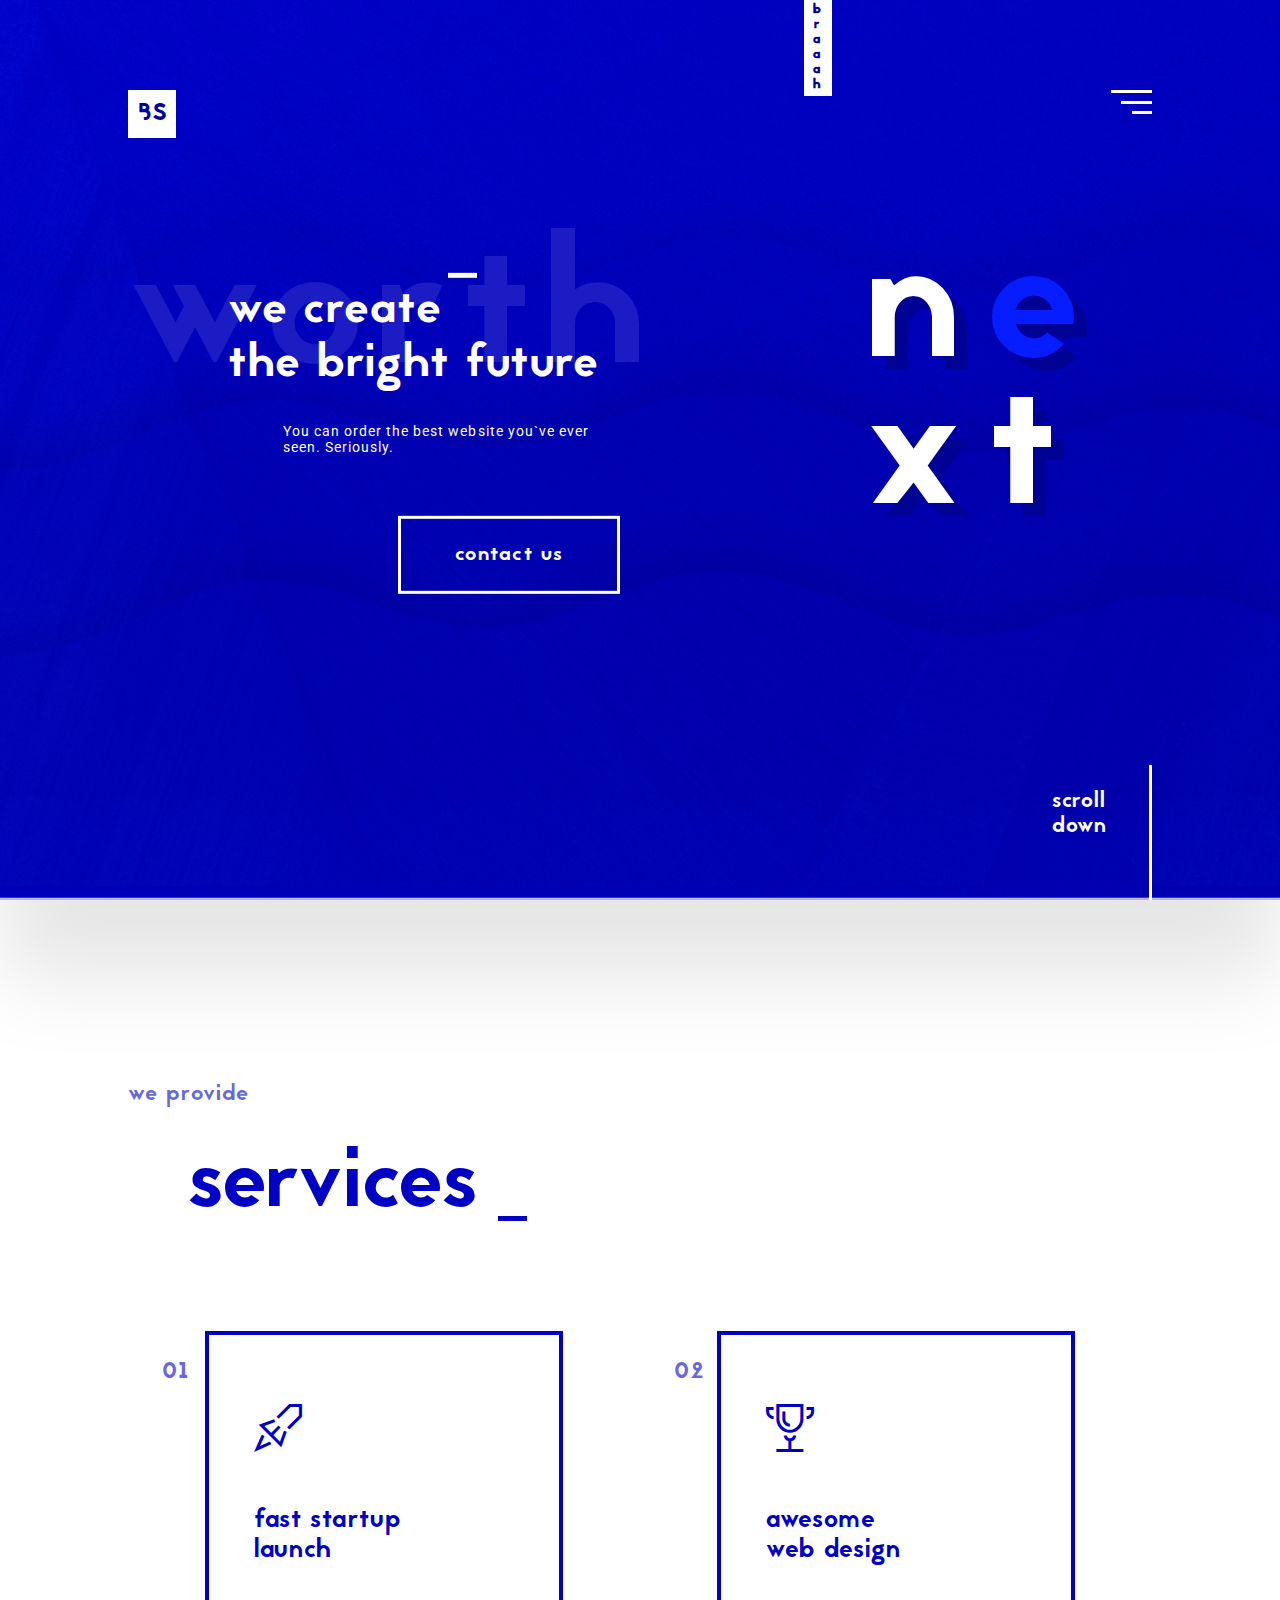
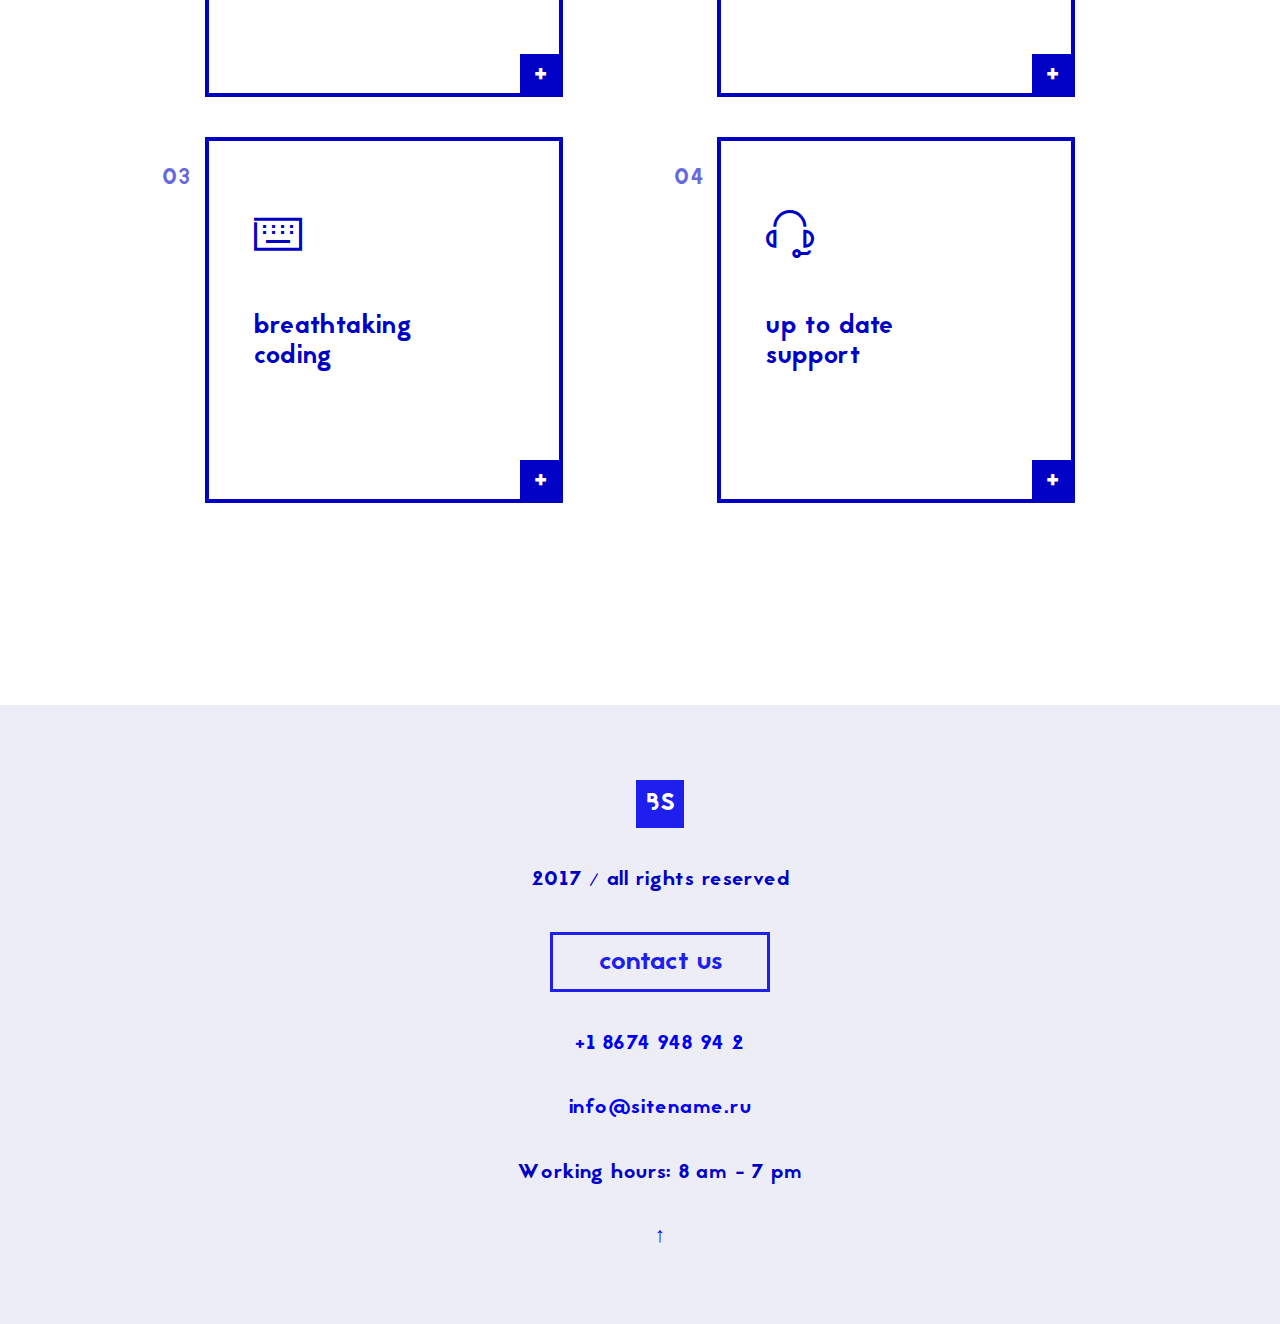
==== index.html @ 8643d6cb "Add files via upload" ====
<!DOCTYPE html>
<html lang="en">

<head>
    <meta charset="UTF-8">
    <meta name="viewport" content="width=device-width, initial-scale=1.0">
    <meta http-equiv="X-UA-Compatible" content="ie=edge">
    <title>Document</title>
    <link rel="stylesheet" href="css/normalize.css">
    <link rel="stylesheet" href="css/stroke-gap-icons.css">
    <link href="https://fonts.googleapis.com/css?family=Roboto&display=swap" rel="stylesheet">
    <link rel="stylesheet" href="css/main.min.css">
</head>

<body>
    <header class="header" id="header">
        <div class="container">
            <nav>
                <a href="#header" class="logo">
                    BS
                </a>
                <div class="brah">
                    b<br>
                    r<br>
                    a<br>
                    a<br>
                    a<br>
                    h</div>
                <div class="hamburger">
                    <div></div>
                    <div></div>
                    <div></div>
                </div>
            </nav>

            <div class="promo">
                <div class="promo_worth">
                    worth
                </div>
                <div class="promo_title">
                    <h1>we create <br>the bright future</h1>
                </div>
                <div class="promo_offer">
                    You can order the best website you`ve
                    ever seen. Seriously.
                </div>
                <button class="promo_btn">contact us</button>
            </div>

            <div class="next">
                <span>n</span>
                <span>e</span>
                <span>x</span>
                <span>t</span>
            </div>

            <a href="#services" class="scroll">
                scroll<br>
                down
            </a>
        </div>
    </header>

    <section id="services" class="services">
        <div class="container">
            <div class="services_title">
                <div>we provide</div>
                <h2>services</h2>
            </div>

            <div class="services_list">
                <div class="services_list_item">
                    <span class="services_list_item_num">01</span>
                    <div class="services_list_item_icon">
                        <i class="icon icon-Starship"></i>
                    </div>
                    <div class="services_list_item_descr">
                        fast startup
                        launch
                    </div>
                    <div class="services_list_item_btn">+</div>
                </div>
                <div class="services_list_item">
                    <span class="services_list_item_num">02</span>
                    <div class="services_list_item_icon">
                        <i class="icon icon-Cup"></i>
                    </div>
                    <div class="services_list_item_descr">
                        awesome
                        web design
                    </div>
                    <div class="services_list_item_btn">+</div>
                </div>
                <div class="services_list_item">
                    <span class="services_list_item_num">03</span>
                    <div class="services_list_item_icon">
                        <i class="icon icon-Keyboard"></i>
                    </div>
                    <div class="services_list_item_descr">breathtaking
                        coding</div>
                    <div class="services_list_item_btn">+</div>
                </div>
                <div class="services_list_item">
                    <span class="services_list_item_num">04</span>
                    <div class="services_list_item_icon">
                        <i class="icon icon-Headset"></i>
                    </div>
                    <div class="services_list_item_descr">
                        up to date
                        support
                    </div>
                    <div class="services_list_item_btn">+</div>
                </div>
            </div>
        </div>
    </section>

    <footer class="footer" id="footer">
        <div class="container">
            <ul class="footer_list">
                <li><a href="#header" class="logo">BS</a></li>
                <li>2017 / all rights reserved</li>
                <li><button class="footer_btn">contact us</button></li>
                <li><a href="number:+18674948942" class="footer_number">+1 8674 948 94 2</a></li>
                <li><a href="info@sitename.ru" class="footer_mail">info@sitename.ru</a></li>
                <li>Working hours: 8 am - 7 pm</li>
                <li><a href="#header" class="footer_up">↑</a></li>
            </ul>
        </div>
    </footer>
</body>

</html>
---- css/stroke-gap-icons.css ----
@font-face {
	font-family: 'Stroke-Gap-Icons';
	src: url('../fonts/Stroke-Gap-Icons.eot');
}
@font-face {
	font-family: 'Stroke-Gap-Icons';
	src: url([data-uri]) format('truetype'),
		 url([data-uri]) format('woff');
	font-weight: normal;
	font-style: normal;
}

.icon {
	font-family: 'Stroke-Gap-Icons';
	speak: none;
	font-style: normal;
	font-weight: normal;
	font-variant: normal;
	text-transform: none;
	line-height: 1;

	/* Better Font Rendering =========== */
	-webkit-font-smoothing: antialiased;
	-moz-osx-font-smoothing: grayscale;
}

.icon-WorldWide:before {
	content: "\e600";
}
.icon-WorldGlobe:before {
	content: "\e601";
}
.icon-Underpants:before {
	content: "\e602";
}
.icon-Tshirt:before {
	content: "\e603";
}
.icon-Trousers:before {
	content: "\e604";
}
.icon-Tie:before {
	content: "\e605";
}
.icon-TennisBall:before {
	content: "\e606";
}
.icon-Telesocpe:before {
	content: "\e607";
}
.icon-Stop:before {
	content: "\e608";
}
.icon-Starship:before {
	content: "\e609";
}
.icon-Starship2:before {
	content: "\e60a";
}
.icon-Speaker:before {
	content: "\e60b";
}
.icon-Speaker2:before {
	content: "\e60c";
}
.icon-Soccer:before {
	content: "\e60d";
}
.icon-Snikers:before {
	content: "\e60e";
}
.icon-Scisors:before {
	content: "\e60f";
}
.icon-Puzzle:before {
	content: "\e610";
}
.icon-Printer:before {
	content: "\e611";
}
.icon-Pool:before {
	content: "\e612";
}
.icon-Podium:before {
	content: "\e613";
}
.icon-Play:before {
	content: "\e614";
}
.icon-Planet:before {
	content: "\e615";
}
.icon-Pause:before {
	content: "\e616";
}
.icon-Next:before {
	content: "\e617";
}
.icon-MusicNote2:before {
	content: "\e618";
}
.icon-MusicNote:before {
	content: "\e619";
}
.icon-MusicMixer:before {
	content: "\e61a";
}
.icon-Microphone:before {
	content: "\e61b";
}
.icon-Medal:before {
	content: "\e61c";
}
.icon-ManFigure:before {
	content: "\e61d";
}
.icon-Magnet:before {
	content: "\e61e";
}
.icon-Like:before {
	content: "\e61f";
}
.icon-Hanger:before {
	content: "\e620";
}
.icon-Handicap:before {
	content: "\e621";
}
.icon-Forward:before {
	content: "\e622";
}
.icon-Footbal:before {
	content: "\e623";
}
.icon-Flag:before {
	content: "\e624";
}
.icon-FemaleFigure:before {
	content: "\e625";
}
.icon-Dislike:before {
	content: "\e626";
}
.icon-DiamondRing:before {
	content: "\e627";
}
.icon-Cup:before {
	content: "\e628";
}
.icon-Crown:before {
	content: "\e629";
}
.icon-Column:before {
	content: "\e62a";
}
.icon-Click:before {
	content: "\e62b";
}
.icon-Cassette:before {
	content: "\e62c";
}
.icon-Bomb:before {
	content: "\e62d";
}
.icon-BatteryLow:before {
	content: "\e62e";
}
.icon-BatteryFull:before {
	content: "\e62f";
}
.icon-Bascketball:before {
	content: "\e630";
}
.icon-Astronaut:before {
	content: "\e631";
}
.icon-WineGlass:before {
	content: "\e632";
}
.icon-Water:before {
	content: "\e633";
}
.icon-Wallet:before {
	content: "\e634";
}
.icon-Umbrella:before {
	content: "\e635";
}
.icon-TV:before {
	content: "\e636";
}
.icon-TeaMug:before {
	content: "\e637";
}
.icon-Tablet:before {
	content: "\e638";
}
.icon-Soda:before {
	content: "\e639";
}
.icon-SodaCan:before {
	content: "\e63a";
}
.icon-SimCard:before {
	content: "\e63b";
}
.icon-Signal:before {
	content: "\e63c";
}
.icon-Shaker:before {
	content: "\e63d";
}
.icon-Radio:before {
	content: "\e63e";
}
.icon-Pizza:before {
	content: "\e63f";
}
.icon-Phone:before {
	content: "\e640";
}
.icon-Notebook:before {
	content: "\e641";
}
.icon-Mug:before {
	content: "\e642";
}
.icon-Mastercard:before {
	content: "\e643";
}
.icon-Ipod:before {
	content: "\e644";
}
.icon-Info:before {
	content: "\e645";
}
.icon-Icecream2:before {
	content: "\e646";
}
.icon-Icecream1:before {
	content: "\e647";
}
.icon-Hourglass:before {
	content: "\e648";
}
.icon-Help:before {
	content: "\e649";
}
.icon-Goto:before {
	content: "\e64a";
}
.icon-Glasses:before {
	content: "\e64b";
}
.icon-Gameboy:before {
	content: "\e64c";
}
.icon-ForkandKnife:before {
	content: "\e64d";
}
.icon-Export:before {
	content: "\e64e";
}
.icon-Exit:before {
	content: "\e64f";
}
.icon-Espresso:before {
	content: "\e650";
}
.icon-Drop:before {
	content: "\e651";
}
.icon-Download:before {
	content: "\e652";
}
.icon-Dollars:before {
	content: "\e653";
}
.icon-Dollar:before {
	content: "\e654";
}
.icon-DesktopMonitor:before {
	content: "\e655";
}
.icon-Corkscrew:before {
	content: "\e656";
}
.icon-CoffeeToGo:before {
	content: "\e657";
}
.icon-Chart:before {
	content: "\e658";
}
.icon-ChartUp:before {
	content: "\e659";
}
.icon-ChartDown:before {
	content: "\e65a";
}
.icon-Calculator:before {
	content: "\e65b";
}
.icon-Bread:before {
	content: "\e65c";
}
.icon-Bourbon:before {
	content: "\e65d";
}
.icon-BottleofWIne:before {
	content: "\e65e";
}
.icon-Bag:before {
	content: "\e65f";
}
.icon-Arrow:before {
	content: "\e660";
}
.icon-Antenna2:before {
	content: "\e661";
}
.icon-Antenna1:before {
	content: "\e662";
}
.icon-Anchor:before {
	content: "\e663";
}
.icon-Wheelbarrow:before {
	content: "\e664";
}
.icon-Webcam:before {
	content: "\e665";
}
.icon-Unlinked:before {
	content: "\e666";
}
.icon-Truck:before {
	content: "\e667";
}
.icon-Timer:before {
	content: "\e668";
}
.icon-Time:before {
	content: "\e669";
}
.icon-StorageBox:before {
	content: "\e66a";
}
.icon-Star:before {
	content: "\e66b";
}
.icon-ShoppingCart:before {
	content: "\e66c";
}
.icon-Shield:before {
	content: "\e66d";
}
.icon-Seringe:before {
	content: "\e66e";
}
.icon-Pulse:before {
	content: "\e66f";
}
.icon-Plaster:before {
	content: "\e670";
}
.icon-Plaine:before {
	content: "\e671";
}
.icon-Pill:before {
	content: "\e672";
}
.icon-PicnicBasket:before {
	content: "\e673";
}
.icon-Phone2:before {
	content: "\e674";
}
.icon-Pencil:before {
	content: "\e675";
}
.icon-Pen:before {
	content: "\e676";
}
.icon-PaperClip:before {
	content: "\e677";
}
.icon-On-Off:before {
	content: "\e678";
}
.icon-Mouse:before {
	content: "\e679";
}
.icon-Megaphone:before {
	content: "\e67a";
}
.icon-Linked:before {
	content: "\e67b";
}
.icon-Keyboard:before {
	content: "\e67c";
}
.icon-House:before {
	content: "\e67d";
}
.icon-Heart:before {
	content: "\e67e";
}
.icon-Headset:before {
	content: "\e67f";
}
.icon-FullShoppingCart:before {
	content: "\e680";
}
.icon-FullScreen:before {
	content: "\e681";
}
.icon-Folder:before {
	content: "\e682";
}
.icon-Floppy:before {
	content: "\e683";
}
.icon-Files:before {
	content: "\e684";
}
.icon-File:before {
	content: "\e685";
}
.icon-FileBox:before {
	content: "\e686";
}
.icon-ExitFullScreen:before {
	content: "\e687";
}
.icon-EmptyBox:before {
	content: "\e688";
}
.icon-Delete:before {
	content: "\e689";
}
.icon-Controller:before {
	content: "\e68a";
}
.icon-Compass:before {
	content: "\e68b";
}
.icon-CompassTool:before {
	content: "\e68c";
}
.icon-ClipboardText:before {
	content: "\e68d";
}
.icon-ClipboardChart:before {
	content: "\e68e";
}
.icon-ChemicalGlass:before {
	content: "\e68f";
}
.icon-CD:before {
	content: "\e690";
}
.icon-Carioca:before {
	content: "\e691";
}
.icon-Car:before {
	content: "\e692";
}
.icon-Book:before {
	content: "\e693";
}
.icon-BigTruck:before {
	content: "\e694";
}
.icon-Bicycle:before {
	content: "\e695";
}
.icon-Wrench:before {
	content: "\e696";
}
.icon-Web:before {
	content: "\e697";
}
.icon-Watch:before {
	content: "\e698";
}
.icon-Volume:before {
	content: "\e699";
}
.icon-Video:before {
	content: "\e69a";
}
.icon-Users:before {
	content: "\e69b";
}
.icon-User:before {
	content: "\e69c";
}
.icon-UploadCLoud:before {
	content: "\e69d";
}
.icon-Typing:before {
	content: "\e69e";
}
.icon-Tools:before {
	content: "\e69f";
}
.icon-Tag:before {
	content: "\e6a0";
}
.icon-Speedometter:before {
	content: "\e6a1";
}
.icon-Share:before {
	content: "\e6a2";
}
.icon-Settings:before {
	content: "\e6a3";
}
.icon-Search:before {
	content: "\e6a4";
}
.icon-Screwdriver:before {
	content: "\e6a5";
}
.icon-Rolodex:before {
	content: "\e6a6";
}
.icon-Ringer:before {
	content: "\e6a7";
}
.icon-Resume:before {
	content: "\e6a8";
}
.icon-Restart:before {
	content: "\e6a9";
}
.icon-PowerOff:before {
	content: "\e6aa";
}
.icon-Pointer:before {
	content: "\e6ab";
}
.icon-Picture:before {
	content: "\e6ac";
}
.icon-OpenedLock:before {
	content: "\e6ad";
}
.icon-Notes:before {
	content: "\e6ae";
}
.icon-Mute:before {
	content: "\e6af";
}
.icon-Movie:before {
	content: "\e6b0";
}
.icon-Microphone2:before {
	content: "\e6b1";
}
.icon-Message:before {
	content: "\e6b2";
}
.icon-MessageRight:before {
	content: "\e6b3";
}
.icon-MessageLeft:before {
	content: "\e6b4";
}
.icon-Menu:before {
	content: "\e6b5";
}
.icon-Media:before {
	content: "\e6b6";
}
.icon-Mail:before {
	content: "\e6b7";
}
.icon-List:before {
	content: "\e6b8";
}
.icon-Layers:before {
	content: "\e6b9";
}
.icon-Key:before {
	content: "\e6ba";
}
.icon-Imbox:before {
	content: "\e6bb";
}
.icon-Eye:before {
	content: "\e6bc";
}
.icon-Edit:before {
	content: "\e6bd";
}
.icon-DSLRCamera:before {
	content: "\e6be";
}
.icon-DownloadCloud:before {
	content: "\e6bf";
}
.icon-CompactCamera:before {
	content: "\e6c0";
}
.icon-Cloud:before {
	content: "\e6c1";
}
.icon-ClosedLock:before {
	content: "\e6c2";
}
.icon-Chart2:before {
	content: "\e6c3";
}
.icon-Bulb:before {
	content: "\e6c4";
}
.icon-Briefcase:before {
	content: "\e6c5";
}
.icon-Blog:before {
	content: "\e6c6";
}
.icon-Agenda:before {
	content: "\e6c7";
}
---- css/main.min.css ----
@font-face{font-family:'Jaapokkisubtract';src:url("../fonts/JaapokkisubtractRegular.eot");src:url("../fonts/JaapokkisubtractRegular.eot?#iefix") format("embedded-opentype"),url("../fonts/JaapokkisubtractRegular.woff2") format("woff2"),url("../fonts/JaapokkisubtractRegular.woff") format("woff"),url("../fonts/JaapokkisubtractRegular.ttf") format("truetype"),url("../fonts/JaapokkisubtractRegular#svgFontName") format("svg")}body{font-family:Jaapokkisubtract;font-size:12px;color:#0001c5;letter-spacing:0.06em}div,p,span,a,input,button{-webkit-box-sizing:border-box;box-sizing:border-box}h1,h2,h3,h4,h5,h6{margin:0}a{text-decoration:none}ul{list-style-type:none}.container{margin:0 10%}.logo{display:-webkit-box;display:-ms-flexbox;display:flex;-webkit-box-pack:center;-ms-flex-pack:center;justify-content:center;-webkit-box-align:center;-ms-flex-align:center;align-items:center;width:48px;height:48px;font-family:Jaapokkisubtract;letter-spacing:1px;font-size:25px}.header{-webkit-box-shadow:0 80px 80px rgba(0,0,0,0.1);box-shadow:0 80px 80px rgba(0,0,0,0.1);height:100vh;background:url("../img/promo.jpg") center bottom/cover no-repeat;color:#fff}.header .container{height:100vh;position:relative}.header .logo{z-index:5;position:absolute;left:0;top:10%;background-color:#fff;color:#0000a0;-webkit-transition-duration:.3s;transition-duration:.3s}.header .logo:hover{border-radius:100%;background:inherit;color:#fff}.header .brah{z-index:5;padding:3px 0;text-align:center;font-weight:bold;position:absolute;left:66%;display:inline-block;width:28px;font-size:13px;background-color:#fff;color:#0000a0;line-height:15px;-webkit-transition-duration:.2s;transition-duration:.2s}.header .brah:hover{line-height:24px}.header .hamburger{position:absolute;right:0;top:10%;height:24px;width:41px;display:-webkit-box;display:-ms-flexbox;display:flex;-webkit-box-orient:vertical;-webkit-box-direction:normal;-ms-flex-direction:column;flex-direction:column;-webkit-box-pack:justify;-ms-flex-pack:justify;justify-content:space-between;-webkit-box-align:end;-ms-flex-align:end;align-items:flex-end;cursor:pointer}.header .hamburger div{height:3px;background-color:#fff;-webkit-transition-duration:.2s;transition-duration:.2s}.header .hamburger div:nth-child(1){width:100%}.header .hamburger div:nth-child(2){width:75%}.header .hamburger div:nth-child(3){width:50%}.header .hamburger:hover div{width:100%;background-color:#ff0000}.header .promo{position:absolute;top:45%;-webkit-transform:translateY(-50%);transform:translateY(-50%)}.header .promo_worth{font-size:180px;font-weight:normal;letter-spacing:12px;color:#1b1cc4;font-family:Jaapokkisubtract}.header .promo_title{position:absolute;top:68px}.header .promo_title h1{margin-left:100px;font-size:47px;font-weight:normal}.header .promo_title:after{content:'';display:block;width:29px;height:5px;background-color:#fff;position:absolute;top:-10%;left:68%}.header .promo_offer{margin-left:155px;width:327px;font-family:Roboto;font-size:14px;font-weight:normal;letter-spacing:1.02px}.header .promo_btn{padding:24px 0;width:222px;border:solid 3px #fff;background:inherit;font-size:21px;font-weight:normal;letter-spacing:1.2px;color:#fff;margin-top:61px;margin-left:270px;-webkit-transition-duration:.4s;transition-duration:.4s}.header .promo_btn:hover{background-color:#fff;color:#0000a0}.header .next{position:absolute;top:43%;width:300px;left:72%;-webkit-transform:translateY(-50%);transform:translateY(-50%);font-size:180px;line-height:0}.header .next span{text-shadow:13px 13px 1px #000294;letter-spacing:-30px;line-height:147px}.header .next span:nth-child(2){color:#051dff}.header .scroll{width:100px;height:135px;padding-top:25px;font-size:22px;color:#fff;border-right:3px #fff solid;position:absolute;right:0;bottom:0;-webkit-transition-duration:.4s;transition-duration:.4s}.header .scroll:hover{padding-top:50px}.services .container{margin:182px 10%}.services_title div{font-size:23px;font-weight:normal;color:rgba(0,1,197,0.6)}.services_title h2{margin-top:30px;font-size:85px;font-weight:normal;color:#0001c5;margin-left:60px}.services_title h2::after{content:'';margin-left:20px;margin-bottom:-15px;display:inline-block;width:29px;height:5px;background-color:#0001c5}.services_list{margin-top:135px;display:-webkit-box;display:-ms-flexbox;display:flex;-webkit-box-pack:justify;-ms-flex-pack:justify;justify-content:space-between}.services_list_item{padding:69px 0 130px 45px;position:relative;width:21%;height:366px;border:4px #0001c5 solid;-webkit-transition-duration:.4s;transition-duration:.4s}.services_list_item_icon i{font-size:48px}.services_list_item_descr{margin-top:53px;font-size:26px;width:147px;font-weight:normal}.services_list_item_btn{width:42px;height:42px;text-align:center;background-color:#0001c5;position:absolute;right:-3px;bottom:-3px;cursor:pointer;line-height:41px;color:#fff;font-size:28px}.services_list_item:hover{background-color:#0001c5;-webkit-box-shadow:6.3px 14.7px 65px 0 rgba(0,1,197,0.55);box-shadow:6.3px 14.7px 65px 0 rgba(0,1,197,0.55);color:#fff}.services_list_item:hover .services_list_item_btn{background-color:#fff;color:#0001c5;right:-5px;bottom:-5px}.services_list_item_num{position:absolute;display:block;font-size:23px;font-weight:normal;color:rgba(0,1,197,0.6);top:25px;left:-47px}.footer{background-color:#ededf8}.footer .container{padding:161px 0 205px}.footer_list{text-align:center;font-size:125%;display:-webkit-box;display:-ms-flexbox;display:flex;-webkit-box-pack:justify;-ms-flex-pack:justify;justify-content:space-between;-webkit-box-align:center;-ms-flex-align:center;align-items:center}.footer_btn{cursor:pointer;width:178px;height:48px;border:solid 3px #1e1fec;background-color:inherit;font-size:17px;font-weight:normal;color:#1e1fec;-webkit-transition-duration:.4s;transition-duration:.4s}.footer_btn:hover{background-color:#1e1fec;color:#fff}.footer a{display:block;-webkit-transition-duration:.4s;transition-duration:.4s}.footer a:hover{padding-bottom:10px;margin-top:-10px}.footer .logo{background-color:#1e1fec;-webkit-transition-duration:.3s;transition-duration:.3s;color:#fff;display:-webkit-box;display:-ms-flexbox;display:flex}.footer .logo:hover{border-radius:100%;background:inherit;color:#1e1fec;padding-bottom:0;margin-top:0}@media (min-width: 1600px){.header .promo_worth{font-size:270px}.header .promo_title h1{font-size:65px}.header .promo_offer{font-size:20px}.header .next{font-size:270px}.header .next span{line-height:180px}}@media (min-width: 1360px){.header .promo_worth{font-size:220px}.header .promo_title h1{font-size:55px}.header .promo_offer{font-size:20px}.header .next{font-size:220px}.header .next span{line-height:170px}}@media (max-width: 1360px){.services_list{margin-top:75px;-ms-flex-pack:distribute;justify-content:space-around;-ms-flex-wrap:wrap;flex-wrap:wrap}.services_list_item{margin:20px 0;width:35%}.footer .container{padding:40px 0 40px}.footer_list{-webkit-box-orient:vertical;-webkit-box-direction:normal;-ms-flex-direction:column;flex-direction:column}.footer_list li{font-size:140%;padding:20px}.footer_btn{font-size:130%;width:220px;height:60px}}@media (max-width: 960px){.header .brah{display:none}.header .promo_worth{font-size:140px}.header .promo_title{margin-top:70px}.header .promo_title::after{display:none}.header .promo_title h1{font-size:35px}.header .promo_btn{margin-left:100px}.header .promo_offer{margin-top:70px;margin-left:107px}.header .next{top:41%;font-size:140px;width:220px}.header .next span{line-height:120px}.services .container{margin:60px 10%}.services_list{margin-top:20px}.services_list_item{padding-left:30px;height:310px;width:80%}.services_list_item_descr{font-size:24px}.services_title h2{display:block;margin-left:0;text-align:center;font-size:76px}}@media (max-width: 760px){.header{height:auto}.header .logo{top:4%}.header .hamburger{top:4%}.header .container{height:auto;padding:50px 5px 50px 5px}.header .next{display:none}.header .promo{text-align:center;position:static;-webkit-transform:translate(0, 0);transform:translate(0, 0)}.header .promo_title{position:static}.header .promo_title::after{display:none}.header .promo_worth{font-size:132px}.header .promo_title{margin:0}.header .promo_title h1{margin:0}.header .promo_offer{margin:0;margin-top:50px;width:auto}.header .promo_btn{margin:0 auto;margin-top:50px}.header .scroll{display:none}}@media (max-width: 480px){.header .promo_title br{display:none}.header .promo_worth{font-size:80px}.header .promo_btn{padding:18px 0;width:160px}.services_title h2::after{display:none}.footer_list li{font-size:110%}.footer_btn{font-size:110%;width:180px;height:50px}}
/*# sourceMappingURL=main.min.css.map */
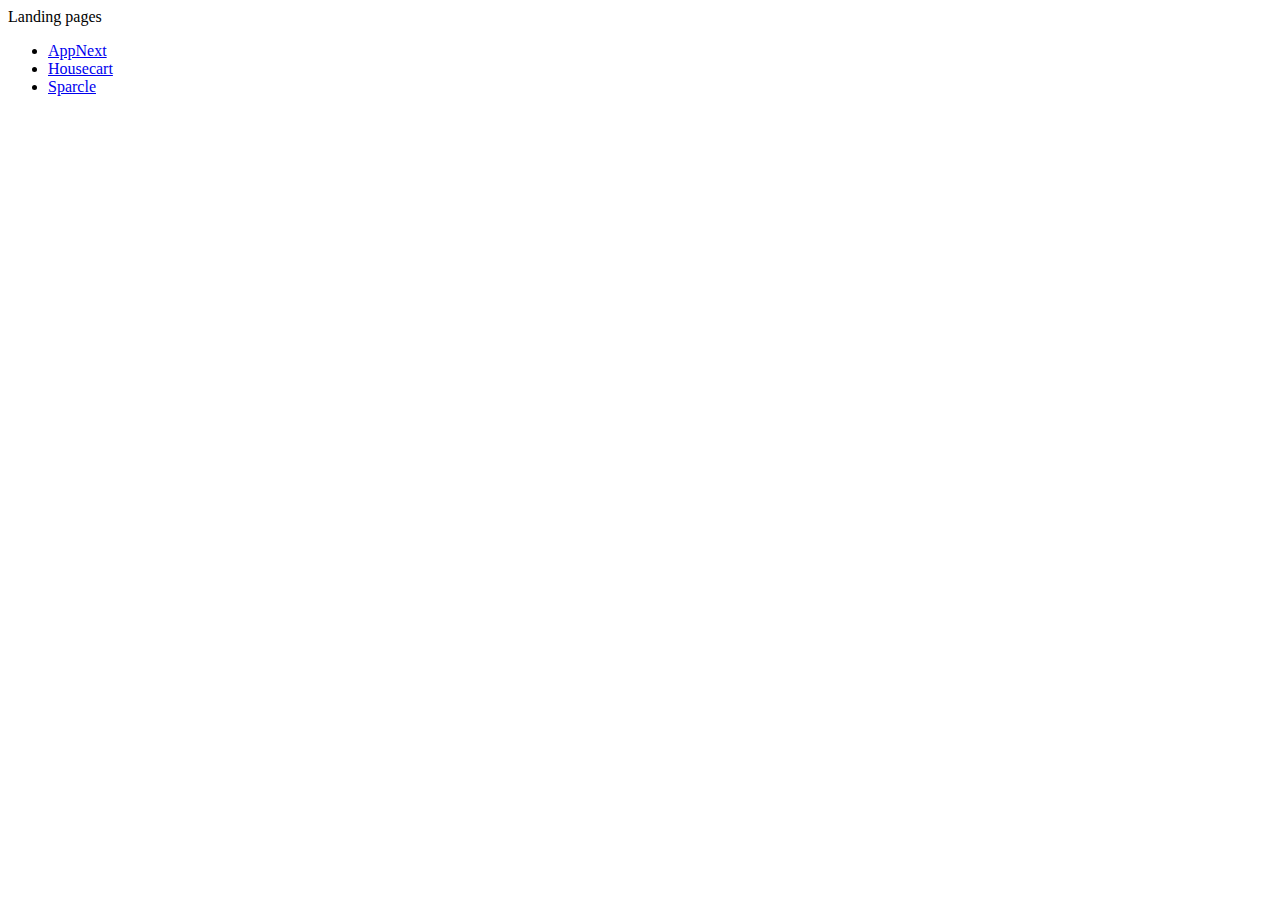
==== commit e729484f: "add Sparcle" ====
--- a/index.html
+++ b/index.html
@@ -1,133 +1,17 @@
-<!DOCTYPE html>
-<html lang="en">
-
-<head>
-    <meta charset="UTF-8">
-    <meta name="viewport" content="width=device-width, initial-scale=1.0">
-    <meta http-equiv="X-UA-Compatible" content="ie=edge">
-    <title>Document</title>
-    <link rel="stylesheet" href="css/normalize.css">
-    <link rel="stylesheet" href="css/stroke-gap-icons.css">
-    <link href="https://fonts.googleapis.com/css?family=Roboto&display=swap" rel="stylesheet">
-    <link rel="stylesheet" href="css/main.min.css">
-</head>
-
-<body>
-    <header class="header" id="header">
-        <div class="container">
-            <nav>
-                <a href="#header" class="logo">
-                    BS
-                </a>
-                <div class="brah">
-                    b<br>
-                    r<br>
-                    a<br>
-                    a<br>
-                    a<br>
-                    h</div>
-                <div class="hamburger">
-                    <div></div>
-                    <div></div>
-                    <div></div>
-                </div>
-            </nav>
-
-            <div class="promo">
-                <div class="promo_worth">
-                    worth
-                </div>
-                <div class="promo_title">
-                    <h1>we create <br>the bright future</h1>
-                </div>
-                <div class="promo_offer">
-                    You can order the best website you`ve
-                    ever seen. Seriously.
-                </div>
-                <button class="promo_btn">contact us</button>
-            </div>
-
-            <div class="next">
-                <span>n</span>
-                <span>e</span>
-                <span>x</span>
-                <span>t</span>
-            </div>
-
-            <a href="#services" class="scroll">
-                scroll<br>
-                down
-            </a>
-        </div>
-    </header>
-
-    <section id="services" class="services">
-        <div class="container">
-            <div class="services_title">
-                <div>we provide</div>
-                <h2>services</h2>
-            </div>
-
-            <div class="services_list">
-                <div class="services_list_item">
-                    <span class="services_list_item_num">01</span>
-                    <div class="services_list_item_icon">
-                        <i class="icon icon-Starship"></i>
-                    </div>
-                    <div class="services_list_item_descr">
-                        fast startup
-                        launch
-                    </div>
-                    <div class="services_list_item_btn">+</div>
-                </div>
-                <div class="services_list_item">
-                    <span class="services_list_item_num">02</span>
-                    <div class="services_list_item_icon">
-                        <i class="icon icon-Cup"></i>
-                    </div>
-                    <div class="services_list_item_descr">
-                        awesome
-                        web design
-                    </div>
-                    <div class="services_list_item_btn">+</div>
-                </div>
-                <div class="services_list_item">
-                    <span class="services_list_item_num">03</span>
-                    <div class="services_list_item_icon">
-                        <i class="icon icon-Keyboard"></i>
-                    </div>
-                    <div class="services_list_item_descr">breathtaking
-                        coding</div>
-                    <div class="services_list_item_btn">+</div>
-                </div>
-                <div class="services_list_item">
-                    <span class="services_list_item_num">04</span>
-                    <div class="services_list_item_icon">
-                        <i class="icon icon-Headset"></i>
-                    </div>
-                    <div class="services_list_item_descr">
-                        up to date
-                        support
-                    </div>
-                    <div class="services_list_item_btn">+</div>
-                </div>
-            </div>
-        </div>
-    </section>
-
-    <footer class="footer" id="footer">
-        <div class="container">
-            <ul class="footer_list">
-                <li><a href="#header" class="logo">BS</a></li>
-                <li>2017 / all rights reserved</li>
-                <li><button class="footer_btn">contact us</button></li>
-                <li><a href="number:+18674948942" class="footer_number">+1 8674 948 94 2</a></li>
-                <li><a href="info@sitename.ru" class="footer_mail">info@sitename.ru</a></li>
-                <li>Working hours: 8 am - 7 pm</li>
-                <li><a href="#header" class="footer_up">↑</a></li>
-            </ul>
-        </div>
-    </footer>
-</body>
-
+<!DOCTYPE html>
+<html lang="en">
+<head>
+    <meta charset="UTF-8">
+    <meta name="viewport" content="width=device-width, initial-scale=1.0">
+    <meta http-equiv="X-UA-Compatible" content="ie=edge">
+    <title>Landing pages</title>
+</head>
+<body>
+    Landing pages
+    <ul>
+        <li><a href="AppNest/index.html">AppNext</a></li>
+        <li><a href="Housecart/index.html">Housecart</a></li>
+        <li><a href="Sparcle/index.html">Sparcle</a></li>
+    </ul>
+</body>
 </html>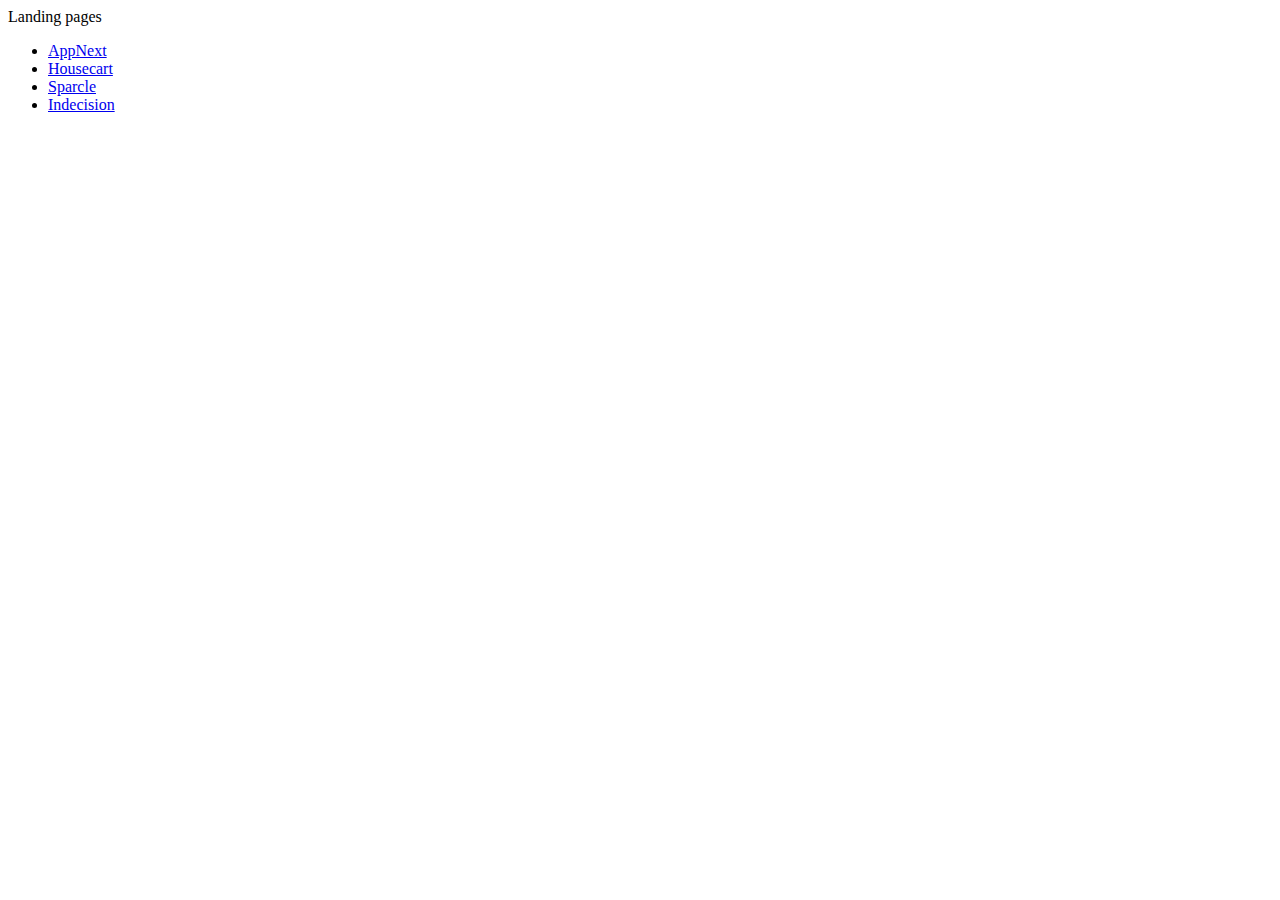
==== commit a425fc94: "indecision added" ====
--- a/index.html
+++ b/index.html
@@ -12,6 +12,7 @@
         <li><a href="AppNest/index.html">AppNext</a></li>
         <li><a href="Housecart/index.html">Housecart</a></li>
         <li><a href="Sparcle/index.html">Sparcle</a></li>
+        <li><a href="Indecision/index.html">Indecision</a></li>
     </ul>
 </body>
 </html>